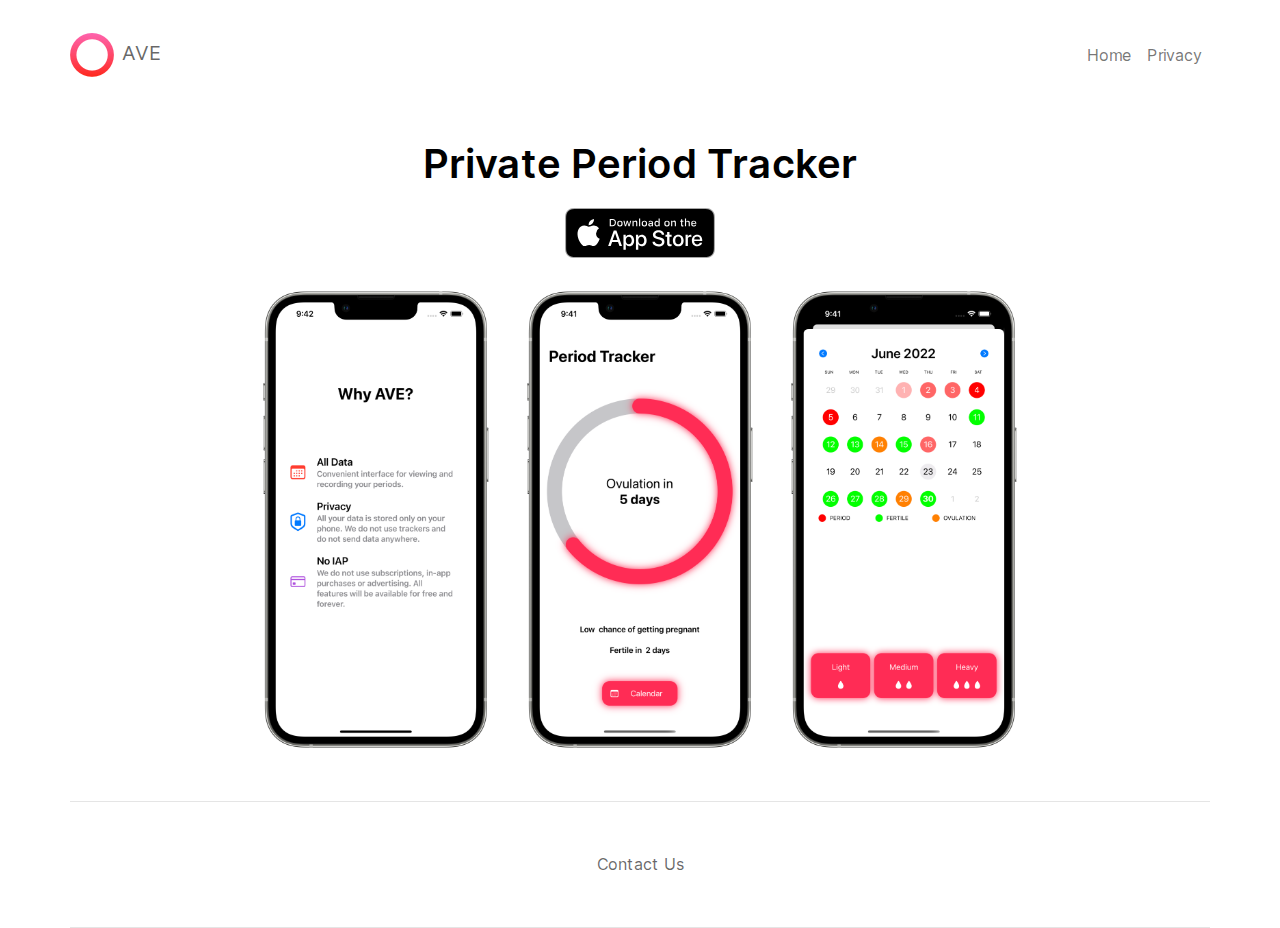
==== index.html @ fa90aabd "•" ====
<!doctype html>
<html>
<head>
    <meta charset="utf-8">
    <meta name="keywords" content="">
    <meta name="description" content="A private period tracker in which you can record your periods and get data on the days of ovulation, fertility, chance of getting pregnant.">
    <meta name="viewport" content="width=device-width, initial-scale=1.0, viewport-fit=cover">
	<meta name="robots" content="index, follow">
    <link rel="shortcut icon" type="image/png" href="favicon.png">
    
	<link rel="stylesheet" type="text/css" href="./css/bootstrap.min.css">
	<link rel="stylesheet" type="text/css" href="style.css">
	
    <title>AVE - Private Period Tracker</title>


    
<!-- Analytics -->
 
<!-- Analytics END -->
    
</head>
<body>
<!-- Main container -->
<div class="page-container">
    
<!-- bloc-0 -->
<div class="bloc l-bloc" id="bloc-0">
	<div class="container bloc-sm">
		<div class="row">
			<div class="col">
				<nav class="navbar navbar-light row navbar-expand-md" role="navigation">
					<div class="container-fluid ">
						<a class="navbar-brand" href="index.html"><img src="img/logo-globalnav.png" alt="logo" class="me-2" />AVE</a>
						<button id="nav-toggle" type="button" class="ui-navbar-toggler navbar-toggler border-0 p-0 ms-auto menu-icon-two-bars" aria-expanded="false" aria-label="Toggle navigation" data-bs-toggle="collapse" data-bs-target=".navbar-49444">
							<span class="navbar-toggler-icon"></span>
						</button>
						<div class="collapse navbar-collapse navbar-49444">
							<ul class="site-navigation nav navbar-nav ms-auto">
								<li class="nav-item">
									<a href="index.html" class="nav-link a-btn">Home</a>
								</li>
								<li class="nav-item">
									<a href="privacy.html" class="a-btn nav-link">Privacy</a>
								</li>
							</ul>
						</div>
					</div>
				</nav>
			</div>
		</div>
	</div>
</div>
<!-- bloc-0 END -->

<!-- bloc-0 -->
<div class="bloc bloc-hero l-bloc" id="bloc-0">
	<div class="container bloc-sm-lg bloc-sm-md bloc-sm-sm bloc-sm">
		<div class="row">
			<div class="col">
				<h1 class="mg-md text-lg-center h1-style-semibold text-md-center text-sm-center text-center">
					Private Period Tracker
				</h1><a href="https://apps.apple.com/app/id1632582167"><img src="img/lazyload-ph.png" data-src="img/Download_on_the_App_Store_Badge_US-UK_RGB_blk_092917.svg" class="img-fluid mx-auto d-block img-style lazyload" alt="Download_on_the_App_Store_Badge_US UK_RGB_blk_092917" /></a>
			</div>
		</div>
		<div class="row voffset voffset-xs voffset-sm">
			<div class="text-center text-md-start offset-lg-0 col-lg-4 col-md-4 col-sm-12">
				<img src="img/lazyload-ph.png" data-src="img/iPhone-1.png" class="img-fluid mx-auto d-block mg-md lazyload" alt="Group" />
			</div>
			<div class="text-center text-md-start offset-lg-0 col-lg-4 col-md-4 col-sm-12">
				<img src="img/lazyload-ph.png" data-src="img/iPhone-3.png" class="img-fluid mx-auto d-block mg-md lazyload" alt="Group" />
			</div>
			<div class="text-center text-md-start offset-lg-0 col-lg-4 col-md-4 offset-sm-0 col-sm-12">
				<img src="img/lazyload-ph.png" data-src="img/iPhone-2.png" class="img-fluid mx-auto d-block lazyload" alt="Group%202" />
			</div>
		</div>
	</div>
</div>
<!-- bloc-0 END -->

<!-- ScrollToTop Button -->
<a class="bloc-button btn btn-d scrollToTop" onclick="scrollToTarget('1',this)"><svg xmlns="http://www.w3.org/2000/svg" width="22" height="22" viewBox="0 0 32 32"><path class="scroll-to-top-btn-icon" d="M30,22.656l-14-13-14,13"/></svg></a>
<!-- ScrollToTop Button END-->


<!-- footer -->
<div class="bloc l-bloc" id="footer">
	<div class="container bloc-md-lg b-divider bloc-sm">
		<div class="row">
			<div class="col text-lg-start">
				<a href="mailto:analyst06pigpens@icloud.com" class="a-btn a-block link-style text-lg-center text-center">Contact Us</a>
				<div><div id="flexy-foot" class="flexy-foot-control" data-footer="footer"></div>
				</div>
			</div>
		</div>
	</div>
</div>
<!-- footer END -->

</div>
<!-- Main container END -->
    


<!-- Additional JS -->
<script src="./js/bootstrap.bundle.min.js"></script>
<script src="./js/blocs.min.js"></script>
<script src="./js/lazysizes.min.js" defer></script>
<script src="./js/flexyfoot.js"></script><!-- Additional JS END -->


</body>
</html>
---- style.css ----
/*-----------------------------------------------------------------------------------
	PeriodTrackerSite
	Version: 1.0
	Built with Blocs
-----------------------------------------------------------------------------------*/
body{
	margin:0;
	padding:0;
    background:#FFFFFF;
    overflow-x:hidden;
    -webkit-font-smoothing: antialiased;
    -moz-osx-font-smoothing: grayscale;
}
.page-container{overflow: hidden;} /* Prevents unwanted scroll space when scroll FX used. */
a,button{transition: background .3s ease-in-out;outline: none!important;} /* Prevent blue selection glow on Chrome and Safari */
a:hover{text-decoration: none; cursor:pointer;}

/* = Web Fonts
-------------------------------------------------------------- */

@font-face {
	font-family:'Inter-Regular';
	src: url('./fonts/Inter-Regular/Inter-Regular.woff2');
	src: url('./fonts/Inter-Regular/Inter-Regular.woff2') format('woff2');
	font-weight: normal;
	font-style: normal;
}

@font-face {
	font-family:'Inter-SemiBold';
	src: url('./fonts/Inter-SemiBold/Inter-SemiBold.woff2');
	src: url('./fonts/Inter-SemiBold/Inter-SemiBold.woff2') format('woff2');
	font-weight: normal;
	font-style: normal;
}

/* = Blocs
-------------------------------------------------------------- */

.bloc{
	width:100%;
	clear:both;
	background: 50% 50% no-repeat;
	padding:0 20px;
	-webkit-background-size: cover;
	-moz-background-size: cover;
	-o-background-size: cover;
	background-size: cover;
	position:relative;
	display:flex;
}
.bloc .container{
	padding-left:0;
	padding-right:0;
	position:relative;
}


/* Sizes */

.bloc-lg{
	padding:100px 20px;
}
.bloc-sm{
	padding:20px;
}


/* Light theme */

.d-bloc .card,.l-bloc{
	color:rgba(0,0,0,.5);
}
.d-bloc .card button:hover,.l-bloc button:hover{
	color:rgba(0,0,0,.7);
}
.l-bloc .icon-round,.l-bloc .icon-square,.l-bloc .icon-rounded,.l-bloc .icon-semi-rounded-a,.l-bloc .icon-semi-rounded-b{
	border-color:rgba(0,0,0,.7);
}
.d-bloc .card .divider-h span,.l-bloc .divider-h span{
	border-color:rgba(0,0,0,.1);
}
.d-bloc .card .a-btn,.l-bloc .a-btn,.l-bloc .navbar a,.l-bloc a .icon-sm, .l-bloc a .icon-md, .l-bloc a .icon-lg, .l-bloc a .icon-xl, .l-bloc h1 a, .l-bloc h2 a, .l-bloc h3 a, .l-bloc h4 a, .l-bloc h5 a, .l-bloc h6 a, .l-bloc p a{
	color:rgba(0,0,0,.6);
}
.d-bloc .card .a-btn:hover,.l-bloc .a-btn:hover,.l-bloc .navbar a:hover, .l-bloc a:hover .icon-sm, .l-bloc a:hover .icon-md, .l-bloc a:hover .icon-lg, .l-bloc a:hover .icon-xl, .l-bloc h1 a:hover, .l-bloc h2 a:hover, .l-bloc h3 a:hover, .l-bloc h4 a:hover, .l-bloc h5 a:hover, .l-bloc h6 a:hover, .l-bloc p a:hover{
	color:rgba(0,0,0,1);
}
.l-bloc .navbar-toggle .icon-bar{
	color:rgba(0,0,0,.6);
}
.d-bloc .card .btn-wire,.d-bloc .card .btn-wire:hover,.l-bloc .btn-wire,.l-bloc .btn-wire:hover{
	color:rgba(0,0,0,.7);
	border-color:rgba(0,0,0,.3);
}

/* Row Margin Offsets */

.voffset{
	margin-top:30px;
}
/* Dividers */

.b-divider{
	border-top:1px solid rgba(0,0,0,.1);
	border-bottom:1px solid rgba(0,0,0,.1);
}


/* = NavBar
-------------------------------------------------------------- */

/* Two Bars Menu Icon */
.navbar-light .menu-icon-two-bars .navbar-toggler-icon{
	background-image: url("data:image/svg+xml;charset=utf8,%3Csvg viewBox='0 0 30 30' xmlns='http://www.w3.org/2000/svg'%3E%3Cpath stroke='rgba(0, 0, 0, 0.5)' stroke-width='2' stroke-miterlimit='10' d='M4,10H26M4,20H26'/%3E%3C/svg%3E");
}
.navbar-dark .menu-icon-two-bars .navbar-toggler-icon{
	background-image: url("data:image/svg+xml;charset=utf8,%3Csvg viewBox='0 0 30 30' xmlns='http://www.w3.org/2000/svg'%3E%3Cpath stroke='rgba(255, 255, 255, 0.5)' stroke-width='2' stroke-miterlimit='10' d='M4,10H26M4,20H26'/%3E%3C/svg%3E");
}
/* Handle Multi Level Navigation */
.dropdown-menu .dropdown-menu{
	border:none}
@media (min-width:576px){
	
.navbar-expand-sm .dropdown-menu .dropdown-menu{
	border:1px solid rgba(0,0,0,.15);
	position:absolute;
	left:100%;
	top:-7px}.navbar-expand-sm .dropdown-menu .submenu-left{
	right:100%;
	left:auto}}@media (min-width:768px){
	.navbar-expand-md .dropdown-menu .dropdown-menu{
	border:1px solid rgba(0,0,0,.15);
	border:1px solid rgba(0,0,0,.15);
	position:absolute;
	left:100%;
	top:-7px}.navbar-expand-md .dropdown-menu .submenu-left{
	right:100%;
	left:auto}}@media (min-width:992px){
	.navbar-expand-lg .dropdown-menu .dropdown-menu{
	border:1px solid rgba(0,0,0,.15);
	position:absolute;
	left:100%;
	top:-7px}.navbar-expand-lg .dropdown-menu .submenu-left{
	right:100%;
	left:auto}
}
/* = Bric adjustment margins
-------------------------------------------------------------- */

.mg-md{
	margin-top:10px;
	margin-bottom:20px;
}
img.mg-sm,img.mg-md,img.mg-lg{
	margin-top: 0;
}
img.mg-sm{
	margin-bottom:10px;
}
img.mg-md{
	margin-bottom:30px;
}
img.mg-lg{
	margin-bottom:50px;
}

/* = Buttons
-------------------------------------------------------------- */

.btn-d,.btn-d:hover,.btn-d:focus{
	color:#FFF;
	background:rgba(0,0,0,.3);
}

/* Prevent ugly blue glow on chrome and safari */
button{
	outline: none!important;
}

.a-block{
	width:100%;
	text-align:left;
	display: inline-block;
}
.text-center .a-block{
	text-align:center;
}





/* = Masonary
-------------------------------------------------------------- */
.card-columns .card {
	margin-bottom: 0.75rem;
}
@media (min-width: 576px) {
	.card-columns {
	-webkit-column-count: 3;
	-moz-column-count: 3;
	column-count: 3;
	-webkit-column-gap: 1.25rem;
	-moz-column-gap: 1.25rem;
	column-gap: 1.25rem;
	orphans: 1;
	widows: 1;
}
.card-columns .card {
	display: inline-block;
	width: 100%;
}
}




/* ScrollToTop button */

.scrollToTop{
	width:36px;
	height:36px;
	padding:5px;
	position:fixed;
	bottom:20px;
	right:20px;
	opacity:0;
	z-index:999;
	transition: all .3s ease-in-out;
	pointer-events:none;
}
.showScrollTop{
	opacity: 1;
	pointer-events:all;
}
.scroll-to-top-btn-icon{
	fill: none;
	stroke: #fff;
	stroke-width: 2px;
	fill-rule: evenodd;
	stroke-linecap:round;
}

/* = Custom Styling
-------------------------------------------------------------- */

h1,h2,h3,h4,h5,h6,p,label,.btn,a{
	font-family:"Inter-Regular";
}
.container{
	max-width:1140px;
}
.h1-style-semibold{
	color:#000000!important;
	font-family:"Inter-SemiBold";
	text-transform:none;
}
.bloc-hero{
	padding-right:20%;
	padding-left:20%;
}
.h1-style{
	font-family:"Inter-SemiBold";
}
.link-style{
	font-family:"Inter-Regular";
	text-decoration:none;
}
.img-style{
	width:150px;
}

/* = Colour
-------------------------------------------------------------- */


/* Text colour styles */

.tc-black{
	color:#000000!important;
}


/* = Custom Bric Data
-------------------------------------------------------------- */



/* = Bloc Padding Multi Breakpoint
-------------------------------------------------------------- */

@media (min-width: 576px) {
    .bloc-xxl-sm{padding:200px 20px;}
    .bloc-xl-sm{padding:150px 20px;}
    .bloc-lg-sm{padding:100px 20px;}
    .bloc-md-sm{padding:50px 20px;}
    .bloc-sm-sm{padding:20px;}
    .bloc-no-padding-sm{padding:0 20px;}
}
@media (min-width: 768px) {
    .bloc-xxl-md{padding:200px 20px;}
    .bloc-xl-md{padding:150px 20px;}
    .bloc-lg-md{padding:100px 20px;}
    .bloc-md-md{padding:50px 20px;}
    .bloc-sm-md{padding:20px 20px;}
    .bloc-no-padding-md{padding:0 20px;}
}
@media (min-width: 992px) {
    .bloc-xxl-lg{padding:200px 20px;}
    .bloc-xl-lg{padding:150px 20px;}
    .bloc-lg-lg{padding:100px 20px;}
    .bloc-md-lg{padding:50px 20px;}
    .bloc-sm-lg{padding:20px;}
    .bloc-no-padding-lg{padding:0 20px;}
}


/* = Mobile adjustments 
-------------------------------------------------------------- */
@media (max-width: 1024px)
{
    .bloc.full-width-bloc, .bloc-tile-2.full-width-bloc .container, .bloc-tile-3.full-width-bloc .container, .bloc-tile-4.full-width-bloc .container{
        padding-left: 0; 
        padding-right: 0;  
    }
}
@media (max-width: 991px)
{
    .container{width:100%;}
    .bloc{padding-left: constant(safe-area-inset-left);padding-right: constant(safe-area-inset-right);} /* iPhone X Notch Support*/
    .bloc-group, .bloc-group .bloc{display:block;width:100%;}
}
@media (max-width: 767px)
{
    .bloc-tile-2 .container, .bloc-tile-3 .container, .bloc-tile-4 .container{
        padding-left:0;padding-right:0;
    }
    .btn-dwn{
       display:none; 
    }
    .voffset{
        margin-top:5px;
    }
    .voffset-md{
        margin-top:20px;
    }
    .voffset-lg{
        margin-top:30px;
    }
    form{
        padding:5px;
    }
    .close-lightbox{
        display:inline-block;
    }
    .blocsapp-device-iphone5{
	   background-size: 216px 425px;
	   padding-top:60px;
	   width:216px;
	   height:425px;
    }
    .blocsapp-device-iphone5 img{
	   width: 180px;
	   height: 320px;
    }
}
@media (max-width: 767px){
	
	/* Small Row Margin Offsets */
	.voffset-sm{
		margin-top:30px;
	}
	
}

@media (max-width: 575px){
	
	/* Mobile Row Margin Offsets */
	.voffset-xs{
		margin-top:30px;
	}
	
}
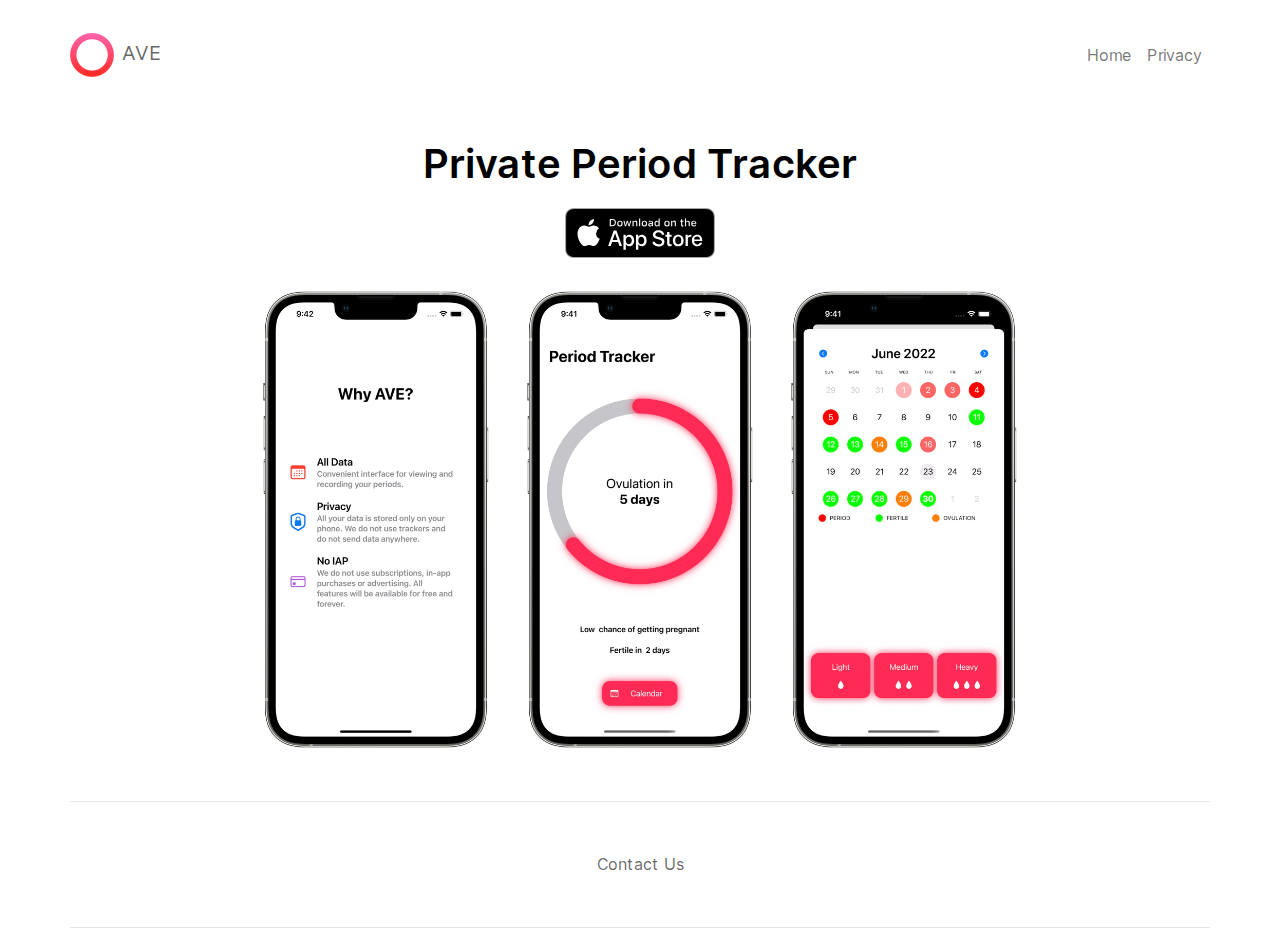
==== commit 43b23569: "•" ====
--- a/index.html
+++ b/index.html
@@ -54,7 +54,7 @@
 <!-- bloc-0 END -->
 
 <!-- bloc-0 -->
-<div class="bloc bloc-hero l-bloc" id="bloc-0">
+<div class="bloc bloc-hero l-bloc " id="bloc-0">
 	<div class="container bloc-sm-lg bloc-sm-md bloc-sm-sm bloc-sm">
 		<div class="row">
 			<div class="col">
@@ -65,13 +65,13 @@
 		</div>
 		<div class="row voffset voffset-xs voffset-sm">
 			<div class="text-center text-md-start offset-lg-0 col-lg-4 col-md-4 col-sm-12">
-				<img src="img/lazyload-ph.png" data-src="img/iPhone-1.png" class="img-fluid mx-auto d-block mg-md lazyload" alt="Group" />
+				<img src="img/lazyload-ph.png" data-src="img/iPhone-3.jpg" class="img-fluid mx-auto d-block mg-md lazyload" alt="Group" />
 			</div>
 			<div class="text-center text-md-start offset-lg-0 col-lg-4 col-md-4 col-sm-12">
-				<img src="img/lazyload-ph.png" data-src="img/iPhone-3.png" class="img-fluid mx-auto d-block mg-md lazyload" alt="Group" />
+				<img src="img/lazyload-ph.png" data-src="img/iPhone-1.jpg" class="img-fluid mx-auto d-block mg-md lazyload" alt="Group" />
 			</div>
 			<div class="text-center text-md-start offset-lg-0 col-lg-4 col-md-4 offset-sm-0 col-sm-12">
-				<img src="img/lazyload-ph.png" data-src="img/iPhone-2.png" class="img-fluid mx-auto d-block lazyload" alt="Group%202" />
+				<img src="img/lazyload-ph.png" data-src="img/iPhone-2.jpg" class="img-fluid mx-auto d-block lazyload" alt="Group%202" />
 			</div>
 		</div>
 	</div>
